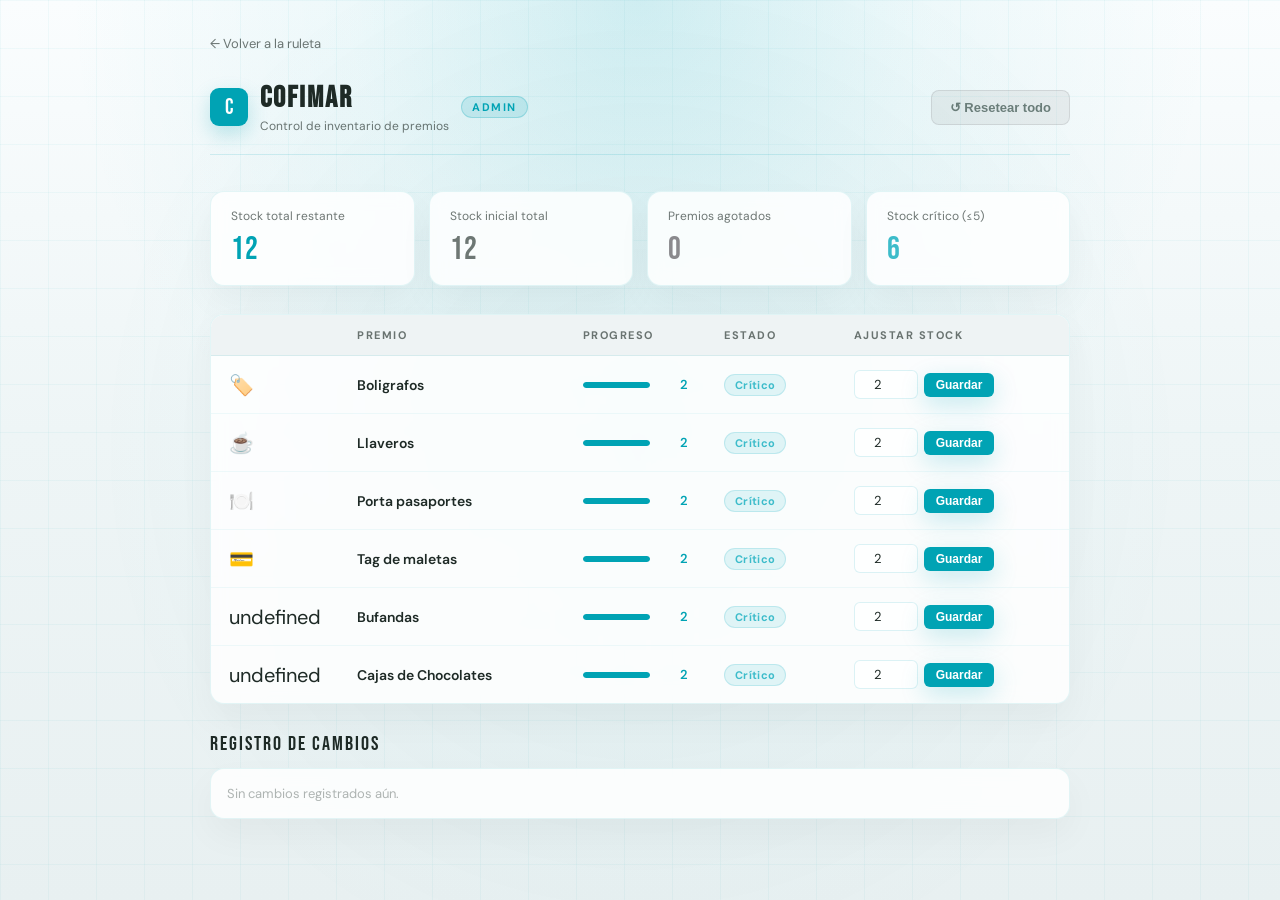
==== admin.html @ a91271cf "pantalla admin" ====
<!DOCTYPE html>
<html lang="es">
<head>
  <meta charset="UTF-8" />
  <meta name="viewport" content="width=device-width, initial-scale=1.0" />
  <title>Cofimar — Panel de Stock</title>
  <link rel="preconnect" href="https://fonts.googleapis.com" />
  <link href="https://fonts.googleapis.com/css2?family=Bebas+Neue&family=DM+Sans:wght@400;500;700&display=swap" rel="stylesheet" />
  
  <style>
  *, *::before, *::after { box-sizing: border-box; margin: 0; padding: 0; }

  :root {
    --gold: #00a3b4;
    --gold-dim: rgba(0,163,180,0.14);
    --dark:  #1e2a26;
    --dark2: #ffffff;
    --dark3: #eef3f4;
    --text:  #1e2a26;
    --muted: rgba(30,42,38,0.64);
    --green: #00a3b4;
    --orange:#3dbcca;
    --red:   #8a8a8d;
    --radius: 14px;
  }

  body {
    font-family: 'DM Sans', sans-serif;
    background:
      radial-gradient(circle at top center, rgba(0,163,180,0.16) 0%, rgba(0,163,180,0.05) 26%, transparent 52%),
      linear-gradient(180deg, #fafdfe 0%, #eef5f6 48%, #e8f0f1 100%);
    color: var(--text);
    min-height: 100vh;
    padding: 32px clamp(16px, 4vw, 48px);
  }

  body::before {
    content: '';
    position: fixed; inset: 0;
    background-image:
      linear-gradient(rgba(0,163,180,0.045) 1px, transparent 1px),
      linear-gradient(90deg, rgba(0,163,180,0.045) 1px, transparent 1px),
      radial-gradient(circle at center, rgba(0,163,180,0.06) 0%, transparent 70%);
    background-size: 48px 48px, 48px 48px, 100% 100%;
    pointer-events: none; z-index: 0;
  }

  .page { position: relative; z-index: 1; max-width: 860px; margin: 0 auto; }

  /* Header */
  header {
    display: flex; align-items: center; justify-content: space-between;
    flex-wrap: wrap; gap: 16px;
    margin-bottom: 36px;
    padding-bottom: 20px;
    border-bottom: 1px solid rgba(0,163,180,0.15);
  }

  .header-left { display: flex; align-items: center; gap: 12px; }

  .logo-mark {
    width: 38px; height: 38px; border-radius: 9px;
    background: var(--gold);
    display: flex; align-items: center; justify-content: center;
    font-family: 'Bebas Neue', cursive;
    font-size: 22px; color: #ffffff;
    box-shadow: 0 8px 20px rgba(0,163,180,0.24);
  }

  h1 {
    font-family: 'Bebas Neue', cursive;
    font-size: clamp(22px, 4vw, 30px);
    letter-spacing: 2px; color: var(--text);
  }
  h1 span { color: var(--gold); }

  .badge-admin {
    background: rgba(0,163,180,0.14);
    border: 1px solid rgba(0,163,180,0.24);
    color: var(--gold);
    font-size: 11px; font-weight: 700;
    letter-spacing: 1.5px; text-transform: uppercase;
    padding: 3px 10px; border-radius: 50px;
  }

  .header-actions { display: flex; gap: 10px; flex-wrap: wrap; }

  /* Buttons */
  .btn {
    border: none; border-radius: 8px;
    padding: 9px 18px;
    font-size: 13px; font-weight: 600;
    cursor: pointer; transition: opacity 0.15s, transform 0.15s;
  }
  .btn:hover { opacity: 0.85; transform: translateY(-1px); }

  .btn-gold  {
    background: var(--gold);
    color: #ffffff;
    box-shadow: 0 8px 24px rgba(0,163,180,0.22);
  }

  .btn-ghost {
    background: rgba(255,255,255,0.72);
    color: var(--text);
    border: 1px solid rgba(0,163,180,0.12);
  }

  .btn-danger {
    background: rgba(138,138,141,0.12);
    color: #6a7d79;
    border: 1px solid rgba(138,138,141,0.22);
  }

  /* Stats row */
  .stats-row {
    display: grid;
    grid-template-columns: repeat(auto-fit, minmax(160px, 1fr));
    gap: 14px; margin-bottom: 28px;
  }

  .stat-card {
    background: rgba(255,255,255,0.84);
    border: 1px solid rgba(0,163,180,0.10);
    border-radius: var(--radius);
    padding: 16px 20px;
    box-shadow: 0 16px 36px rgba(0,0,0,0.04);
    backdrop-filter: blur(8px);
  }

  .stat-label { font-size: 12px; color: var(--muted); margin-bottom: 6px; }
  .stat-value { font-family: 'Bebas Neue', cursive; font-size: 32px; letter-spacing: 1px; }
  .stat-value.green  { color: var(--green); }
  .stat-value.orange { color: var(--orange); }
  .stat-value.red    { color: var(--red); }
  .stat-value.gold   { color: var(--gold); }

  /* Table */
  .table-wrap {
    background: rgba(255,255,255,0.84);
    border: 1px solid rgba(0,163,180,0.10);
    border-radius: var(--radius);
    overflow: hidden;
    box-shadow: 0 16px 36px rgba(0,0,0,0.04);
    backdrop-filter: blur(8px);
  }

  table {
    width: 100%; border-collapse: collapse;
    font-size: 14px;
  }

  thead th {
    background: var(--dark3);
    padding: 13px 18px;
    text-align: left;
    font-size: 11px; font-weight: 700;
    color: var(--muted); letter-spacing: 1.5px; text-transform: uppercase;
    border-bottom: 1px solid rgba(0,163,180,0.10);
  }

  tbody tr {
    border-bottom: 1px solid rgba(0,163,180,0.06);
    transition: background 0.15s;
  }
  tbody tr:last-child { border-bottom: none; }
  tbody tr:hover { background: rgba(0,163,180,0.04); }
  tbody tr.row-empty { opacity: 0.5; }

  td { padding: 14px 18px; vertical-align: middle; }

  .td-icon { font-size: 20px; width: 40px; }
  .td-name { font-weight: 600; }

  /* Progress bar */
  .progress-wrap {
    display: flex; align-items: center; gap: 10px;
  }
  .progress-bar {
    flex: 1; height: 6px; border-radius: 3px;
    background: rgba(0,163,180,0.10); overflow: hidden;
  }
  .progress-fill {
    height: 100%; border-radius: 3px;
    transition: width 0.4s ease;
  }
  .progress-count { font-size: 13px; font-weight: 600; min-width: 28px; text-align: right; }

  /* Stock controls */
  .stock-controls {
    display: flex; align-items: center; gap: 6px;
  }
  .stock-controls input[type=number] {
    width: 64px; padding: 5px 8px;
    background: rgba(255,255,255,0.78);
    border: 1px solid rgba(0,163,180,0.14);
    border-radius: 6px; color: var(--text);
    font-size: 13px; font-family: inherit;
    text-align: center;
  }
  .stock-controls input[type=number]:focus {
    outline: none; border-color: rgba(0,163,180,0.4);
  }
  .btn-sm {
    padding: 5px 12px; font-size: 12px;
    border-radius: 6px;
  }

  /* Status pill */
  .pill {
    display: inline-block;
    padding: 3px 10px; border-radius: 50px;
    font-size: 11px; font-weight: 700; letter-spacing: 0.3px;
  }
  .pill-ok     { background: rgba(0,163,180,0.14); color: var(--gold); border: 1px solid rgba(0,163,180,0.22); }
  .pill-low    { background: rgba(61,188,202,0.14); color: var(--orange); border: 1px solid rgba(61,188,202,0.22); }
  .pill-empty  { background: rgba(138,138,141,0.12); color: var(--red); border: 1px solid rgba(138,138,141,0.20); }

  /* Log */
  .log-section { margin-top: 28px; }
  .log-title {
    font-family: 'Bebas Neue', cursive;
    font-size: 20px; letter-spacing: 2px;
    margin-bottom: 12px;
    color: var(--text);
  }
  .log-box {
    background: rgba(255,255,255,0.84);
    border: 1px solid rgba(0,163,180,0.10);
    border-radius: var(--radius);
    padding: 16px; max-height: 200px; overflow-y: auto;
    box-shadow: 0 16px 36px rgba(0,0,0,0.04);
    backdrop-filter: blur(8px);
  }
  .log-entry {
    font-size: 12px; color: var(--muted);
    padding: 4px 0;
    border-bottom: 1px solid rgba(0,163,180,0.06);
  }
  .log-entry:last-child { border-bottom: none; }
  .log-time { color: rgba(0,163,180,0.6); margin-right: 8px; }
  .log-empty { font-size: 13px; color: rgba(30,42,38,0.35); }

  /* Back link */
  .back-link {
    display: inline-flex; align-items: center; gap: 6px;
    font-size: 13px; color: var(--muted);
    text-decoration: none;
    margin-bottom: 28px;
    transition: color 0.2s;
  }
  .back-link:hover { color: var(--gold); }

  @media (max-width: 600px) {
    thead th:nth-child(3), td:nth-child(3) { display: none; }
    .stats-row { grid-template-columns: 1fr 1fr; }
  }
</style>

</head>
<body>
  <div class="page">

    <a href="index.html" class="back-link">← Volver a la ruleta</a>

    <header>
      <div class="header-left">
        <div class="logo-mark">C</div>
        <div>
          <h1>Cofimar</h1>
          <div style="font-size:12px;color:var(--muted);margin-top:2px;">Control de inventario de premios</div>
        </div>
        <span class="badge-admin">Admin</span>
      </div>
      <div class="header-actions">
        <!-- <button class="btn btn-ghost" onclick="exportData()">⬇ Exportar JSON</button> -->
        <button class="btn btn-danger" onclick="confirmReset()">↺ Resetear todo</button>
      </div>
    </header>

    <!-- Stats -->
    <div class="stats-row" id="statsRow"></div>

    <!-- Table -->
    <div class="table-wrap">
      <table>
        <thead>
          <tr>
            <th></th>
            <th>Premio</th>
            <th>Progreso</th>
            <th>Estado</th>
            <th>Ajustar stock</th>
          </tr>
        </thead>
        <tbody id="stockTable"></tbody>
      </table>
    </div>

    <!-- Log -->
    <div class="log-section">
      <div class="log-title">Registro de Cambios</div>
      <div class="log-box" id="logBox">
        <div class="log-empty">Sin cambios registrados aún.</div>
      </div>
    </div>

  </div>

  <script src="js/data.js"></script>
  <script src="js/stock.js"></script>
  <script>
    const LOG_KEY = 'pepito_admin_log';

    /* ── Helpers ── */
    function getLog() {
      try { return JSON.parse(localStorage.getItem(LOG_KEY) || '[]'); }
      catch { return []; }
    }
    function saveLog(log) {
      localStorage.setItem(LOG_KEY, JSON.stringify(log.slice(-50)));
    }
    function addLog(msg) {
      const log = getLog();
      const now = new Date().toLocaleTimeString('es-EC', { hour:'2-digit', minute:'2-digit', second:'2-digit' });
      log.push({ time: now, msg });
      saveLog(log);
      renderLog();
    }

    /* ── Render log ── */
    function renderLog() {
      const box = document.getElementById('logBox');
      const log = getLog();
      if (log.length === 0) {
        box.innerHTML = '<div class="log-empty">Sin cambios registrados aún.</div>';
        return;
      }
      box.innerHTML = [...log].reverse().map(e =>
        `<div class="log-entry"><span class="log-time">${e.time}</span>${e.msg}</div>`
      ).join('');
    }

    /* ── Stats ── */
    function renderStats() {
      const stocks  = Stock.getAll();
      const all     = PRIZES;
      const total   = all.reduce((s, p) => s + (stocks[p.label] ?? 0), 0);
      const initial = all.reduce((s, p) => s + p.stock, 0);
      const empty   = all.filter(p => (stocks[p.label] ?? 0) === 0).length;
      const low     = all.filter(p => { const s = stocks[p.label]??0; return s > 0 && s <= 5; }).length;

      document.getElementById('statsRow').innerHTML = `
        <div class="stat-card">
          <div class="stat-label">Stock total restante</div>
          <div class="stat-value gold">${total}</div>
        </div>
        <div class="stat-card">
          <div class="stat-label">Stock inicial total</div>
          <div class="stat-value" style="color:var(--muted)">${initial}</div>
        </div>
        <div class="stat-card">
          <div class="stat-label">Premios agotados</div>
          <div class="stat-value red">${empty}</div>
        </div>
        <div class="stat-card">
          <div class="stat-label">Stock crítico (≤5)</div>
          <div class="stat-value orange">${low}</div>
        </div>
      `;
    }

    /* ── Table ── */
    function statusPill(stock) {
      if (stock <= 0)  return `<span class="pill pill-empty">Agotado</span>`;
      if (stock <= 5)  return `<span class="pill pill-low">Crítico</span>`;
      return                  `<span class="pill pill-ok">Disponible</span>`;
    }

function progressColor(pct) {
  if (pct <= 0)   return '#8a8a8d';
  if (pct <= 0.2) return '#3dbcca';
  return '#00a3b4';
}

    function renderTable() {
      const stocks = Stock.getAll();
      const tbody  = document.getElementById('stockTable');
      tbody.innerHTML = '';

      PRIZES.forEach(prize => {
        const current = stocks[prize.label] ?? 0;
        const pct     = prize.stock > 0 ? current / prize.stock : 0;
        const isEmpty = current <= 0;

        const tr = document.createElement('tr');
        if (isEmpty) tr.classList.add('row-empty');

        tr.innerHTML = `
          <td class="td-icon">${prize.icon}</td>
          <td class="td-name">${prize.label}</td>
          <td>
            <div class="progress-wrap">
              <div class="progress-bar">
                <div class="progress-fill"
                     style="width:${Math.max(0,pct)*100}%;background:${progressColor(pct)}"></div>
              </div>
              <span class="progress-count" style="color:${progressColor(pct)}">${current}</span>
            </div>
          </td>
          <td>${statusPill(current)}</td>
          <td>
            <div class="stock-controls">
              <input type="number" min="0" max="9999" value="${current}"
                     id="input-${prize.label.replace(/\s+/g,'_')}" />
              <button class="btn btn-gold btn-sm"
                      onclick="setStock('${prize.label}')">Guardar</button>
            </div>
          </td>
        `;
        tbody.appendChild(tr);
      });
    }

    /* ── Set stock manually ── */
    function setStock(label) {
      const key   = label.replace(/\s+/g,'_');
      const input = document.getElementById(`input-${key}`);
      const val   = parseInt(input.value, 10);
      if (isNaN(val) || val < 0) { alert('Valor inválido'); return; }

      const stocks      = Stock.getAll();
      const oldVal      = stocks[label] ?? 0;
      stocks[label]     = val;
      localStorage.setItem('pepito_stock_v1', JSON.stringify(stocks));

      addLog(`"${label}": ${oldVal} → ${val}`);
      refresh();
    }

    /* ── Reset ── */
    function confirmReset() {
      if (confirm('¿Seguro que deseas resetear TODOS los stocks al valor inicial de data.js?')) {
        Stock.reset();
        addLog('⚠️ Reset total de inventario realizado.');
        refresh();
      }
    }

    /* ── Export ── */
    function exportData() {
      const data = {
        exportDate: new Date().toISOString(),
        stocks: Stock.getAll(),
        log: getLog(),
      };
      const blob = new Blob([JSON.stringify(data, null, 2)], { type: 'application/json' });
      const url  = URL.createObjectURL(blob);
      const a    = document.createElement('a');
      a.href     = url;
      a.download = `pepito-stock-${Date.now()}.json`;
      a.click();
      URL.revokeObjectURL(url);
    }

    /* ── Full refresh ── */
    function refresh() {
      renderStats();
      renderTable();
    }

    /* ── Init ── */
    renderLog();
    refresh();
  </script>
</body>
</html>
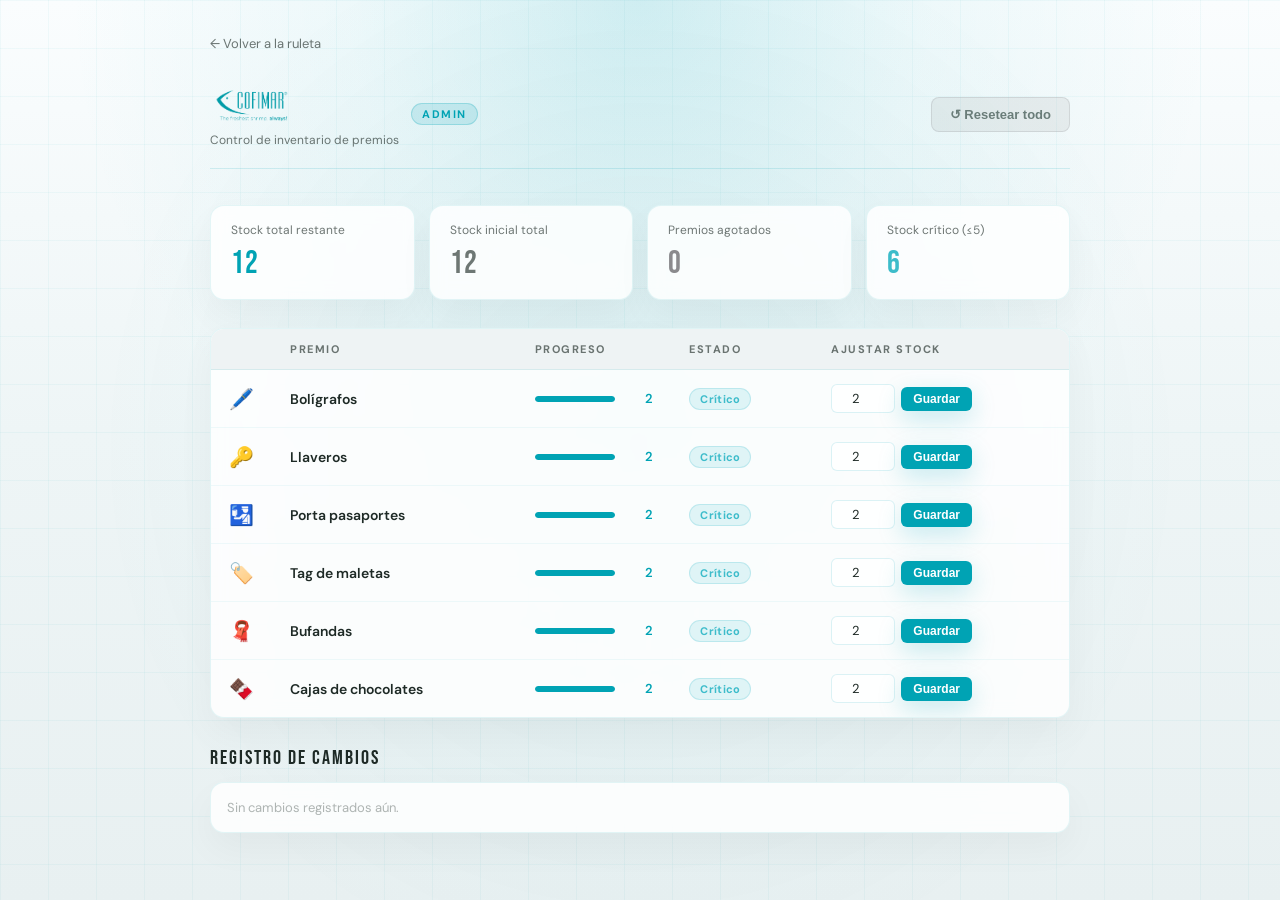
==== commit e9db5e02: "sonido" ====
--- a/admin.html
+++ b/admin.html
@@ -251,6 +251,14 @@
   }
   .back-link:hover { color: var(--gold); }
 
+  .logo-img {
+  display: block;
+  height: 50px;
+  width: auto;
+  max-width: 140px;
+  object-fit: contain;
+}
+
   @media (max-width: 600px) {
     thead th:nth-child(3), td:nth-child(3) { display: none; }
     .stats-row { grid-template-columns: 1fr 1fr; }
@@ -265,9 +273,10 @@
 
     <header>
       <div class="header-left">
-        <div class="logo-mark">C</div>
+        
         <div>
-          <h1>Cofimar</h1>
+            <img src="Img/Logo-Cofimar.png" alt="Cofimar Logo" class="logo-img">
+          <!-- <h1>Cofimar</h1> -->
           <div style="font-size:12px;color:var(--muted);margin-top:2px;">Control de inventario de premios</div>
         </div>
         <span class="badge-admin">Admin</span>
